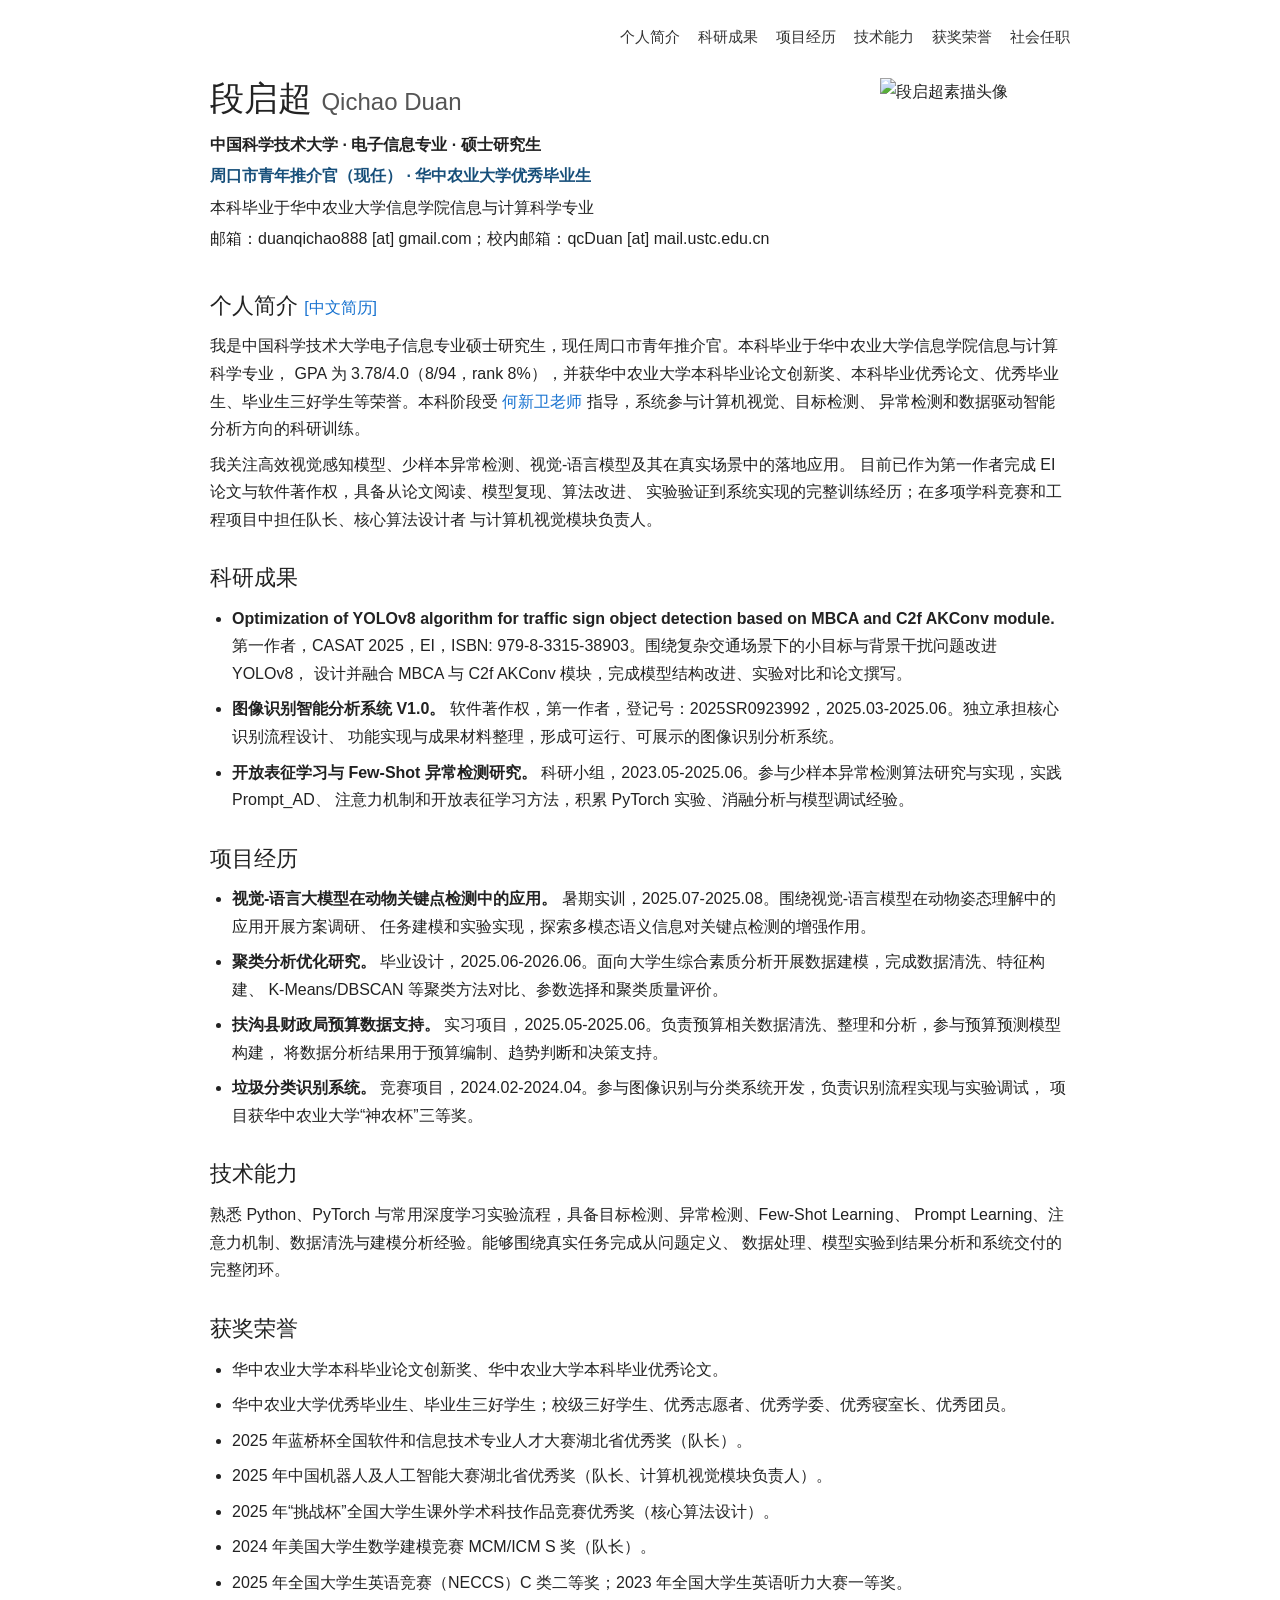
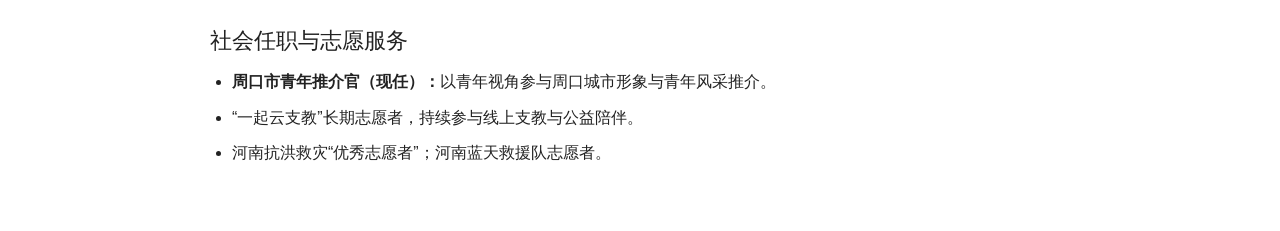
==== index.html @ 6e64c330 "Add Zhoukou youth ambassador role" ====
<!DOCTYPE html>
<html lang="zh-CN">
<head>
  <meta charset="utf-8" />
  <meta name="viewport" content="width=device-width, initial-scale=1" />
  <title>段启超 Qichao Duan | 个人主页 | 中国科学技术大学</title>
  <meta name="description" content="段启超，Qichao Duan，中国科学技术大学电子信息专业硕士研究生，现任周口市青年推介官，研究方向包括计算机视觉、目标检测、异常检测和数据智能分析。" />
  <meta name="robots" content="index, follow" />
  <link rel="canonical" href="https://duanqichao888.github.io/qcduan.github.io/" />
  <meta property="og:type" content="profile" />
  <meta property="og:title" content="段启超 Qichao Duan | 个人主页" />
  <meta property="og:description" content="中国科学技术大学电子信息专业硕士研究生、周口市青年推介官，关注计算机视觉、目标检测、异常检测和数据智能分析。" />
  <meta property="og:url" content="https://duanqichao888.github.io/qcduan.github.io/" />
  <link rel="icon" href="assets/favicon.png" />
  <link rel="stylesheet" href="assets/style.css" />
  <script type="application/ld+json">
  {
    "@context": "https://schema.org",
    "@type": "Person",
    "name": "段启超",
    "alternateName": "Qichao Duan",
    "url": "https://duanqichao888.github.io/qcduan.github.io/",
    "affiliation": {
      "@type": "CollegeOrUniversity",
      "name": "中国科学技术大学"
    },
    "alumniOf": {
      "@type": "CollegeOrUniversity",
      "name": "华中农业大学"
    },
    "hasOccupation": {
      "@type": "Occupation",
      "name": "周口市青年推介官"
    },
    "knowsAbout": [
      "计算机视觉",
      "目标检测",
      "异常检测",
      "数据智能分析"
    ]
  }
  </script>
</head>
<body>
  <nav class="site-nav">
    <a href="#biography">个人简介</a>
    <a href="#research">科研成果</a>
    <a href="#projects">项目经历</a>
    <a href="#skills">技术能力</a>
    <a href="#honors">获奖荣誉</a>
    <a href="#services">社会任职</a>
  </nav>

  <main class="page">
    <header class="intro">
      <div class="intro-text">
        <h1>段启超 <span>Qichao Duan</span></h1>
        <p class="role">中国科学技术大学 · 电子信息专业 · 硕士研究生</p>
        <p class="appointment">周口市青年推介官（现任） · 华中农业大学优秀毕业生</p>
        <p>本科毕业于华中农业大学信息学院信息与计算科学专业</p>
        <p>邮箱：duanqichao888 [at] gmail.com；校内邮箱：qcDuan [at] mail.ustc.edu.cn</p>
      </div>
      <img class="portrait" src="assets/profile.svg" alt="段启超素描头像" />
    </header>

    <section id="biography">
      <h2>个人简介 <a href="assets/Duan_Qichao_CV_2026_08.pdf">[中文简历]</a></h2>
      <p>
        我是中国科学技术大学电子信息专业硕士研究生，现任周口市青年推介官。本科毕业于华中农业大学信息学院信息与计算科学专业，
        GPA 为 3.78/4.0（8/94，rank 8%），并获华中农业大学本科毕业论文创新奖、本科毕业优秀论文、优秀毕业生、毕业生三好学生等荣誉。本科阶段受
        <a href="https://eriche2016.github.io/">何新卫老师</a> 指导，系统参与计算机视觉、目标检测、
        异常检测和数据驱动智能分析方向的科研训练。
      </p>
      <p>
        我关注高效视觉感知模型、少样本异常检测、视觉-语言模型及其在真实场景中的落地应用。
        目前已作为第一作者完成 EI 论文与软件著作权，具备从论文阅读、模型复现、算法改进、
        实验验证到系统实现的完整训练经历；在多项学科竞赛和工程项目中担任队长、核心算法设计者
        与计算机视觉模块负责人。
      </p>
    </section>

    <section id="research">
      <h2>科研成果</h2>
      <ul>
        <li>
          <strong>Optimization of YOLOv8 algorithm for traffic sign object detection based on MBCA and C2f AKConv module.</strong>
          第一作者，CASAT 2025，EI，ISBN: 979-8-3315-38903。围绕复杂交通场景下的小目标与背景干扰问题改进 YOLOv8，
          设计并融合 MBCA 与 C2f AKConv 模块，完成模型结构改进、实验对比和论文撰写。
        </li>
        <li>
          <strong>图像识别智能分析系统 V1.0。</strong>
          软件著作权，第一作者，登记号：2025SR0923992，2025.03-2025.06。独立承担核心识别流程设计、
          功能实现与成果材料整理，形成可运行、可展示的图像识别分析系统。
        </li>
        <li>
          <strong>开放表征学习与 Few-Shot 异常检测研究。</strong>
          科研小组，2023.05-2025.06。参与少样本异常检测算法研究与实现，实践 Prompt_AD、
          注意力机制和开放表征学习方法，积累 PyTorch 实验、消融分析与模型调试经验。
        </li>
      </ul>
    </section>

    <section id="projects">
      <h2>项目经历</h2>
      <ul>
        <li>
          <strong>视觉-语言大模型在动物关键点检测中的应用。</strong>
          暑期实训，2025.07-2025.08。围绕视觉-语言模型在动物姿态理解中的应用开展方案调研、
          任务建模和实验实现，探索多模态语义信息对关键点检测的增强作用。
        </li>
        <li>
          <strong>聚类分析优化研究。</strong>
          毕业设计，2025.06-2026.06。面向大学生综合素质分析开展数据建模，完成数据清洗、特征构建、
          K-Means/DBSCAN 等聚类方法对比、参数选择和聚类质量评价。
        </li>
        <li>
          <strong>扶沟县财政局预算数据支持。</strong>
          实习项目，2025.05-2025.06。负责预算相关数据清洗、整理和分析，参与预算预测模型构建，
          将数据分析结果用于预算编制、趋势判断和决策支持。
        </li>
        <li>
          <strong>垃圾分类识别系统。</strong>
          竞赛项目，2024.02-2024.04。参与图像识别与分类系统开发，负责识别流程实现与实验调试，
          项目获华中农业大学“神农杯”三等奖。
        </li>
      </ul>
    </section>

    <section id="skills">
      <h2>技术能力</h2>
      <p>
        熟悉 Python、PyTorch 与常用深度学习实验流程，具备目标检测、异常检测、Few-Shot Learning、
        Prompt Learning、注意力机制、数据清洗与建模分析经验。能够围绕真实任务完成从问题定义、
        数据处理、模型实验到结果分析和系统交付的完整闭环。
      </p>
    </section>

    <section id="honors">
      <h2>获奖荣誉</h2>
      <ul>
        <li>华中农业大学本科毕业论文创新奖、华中农业大学本科毕业优秀论文。</li>
        <li>华中农业大学优秀毕业生、毕业生三好学生；校级三好学生、优秀志愿者、优秀学委、优秀寝室长、优秀团员。</li>
        <li>2025 年蓝桥杯全国软件和信息技术专业人才大赛湖北省优秀奖（队长）。</li>
        <li>2025 年中国机器人及人工智能大赛湖北省优秀奖（队长、计算机视觉模块负责人）。</li>
        <li>2025 年“挑战杯”全国大学生课外学术科技作品竞赛优秀奖（核心算法设计）。</li>
        <li>2024 年美国大学生数学建模竞赛 MCM/ICM S 奖（队长）。</li>
        <li>2025 年全国大学生英语竞赛（NECCS）C 类二等奖；2023 年全国大学生英语听力大赛一等奖。</li>
      </ul>
    </section>

    <section id="services">
      <h2>社会任职与志愿服务</h2>
      <ul>
        <li><strong>周口市青年推介官（现任）：</strong>以青年视角参与周口城市形象与青年风采推介。</li>
        <li>“一起云支教”长期志愿者，持续参与线上支教与公益陪伴。</li>
        <li>河南抗洪救灾“优秀志愿者”；河南蓝天救援队志愿者。</li>
      </ul>
    </section>
  </main>
</body>
</html>
---- assets/style.css ----
* {
  box-sizing: border-box;
}

body {
  margin: 0;
  color: #222;
  background: #fff;
  font-family: "Noto Sans SC", "Microsoft YaHei", "PingFang SC", "Hiragino Sans GB", "SimSun", Arial, sans-serif;
  font-size: 16px;
  line-height: 1.72;
}

a {
  color: #1772d0;
  text-decoration: none;
}

a:hover {
  text-decoration: underline;
}

.site-nav {
  display: flex;
  flex-wrap: wrap;
  justify-content: flex-end;
  gap: 8px 18px;
  max-width: 900px;
  margin: 0 auto;
  padding: 24px 20px 8px;
}

.site-nav a {
  color: #333;
  font-size: 15px;
}

.page {
  max-width: 900px;
  margin: 0 auto;
  padding: 20px 20px 56px;
}

.intro {
  display: grid;
  grid-template-columns: minmax(0, 1fr) 190px;
  gap: 34px;
  align-items: start;
  margin-bottom: 30px;
}

.intro h1 {
  margin: 0 0 12px;
  font-size: 34px;
  font-weight: 500;
  line-height: 1.2;
}

.intro h1 span {
  color: #555;
  font-size: 24px;
  font-weight: 400;
}

.intro-text,
section {
  min-width: 0;
}

.intro p,
section p,
section li {
  overflow-wrap: anywhere;
}

.intro p {
  margin: 4px 0;
}

.role {
  font-weight: 600;
}

.appointment {
  color: #174f7a;
  font-weight: 600;
}

.portrait {
  width: 190px;
  height: auto;
}

section {
  margin-top: 26px;
}

h2 {
  margin: 0 0 8px;
  font-size: 22px;
  font-weight: 500;
}

h2 a {
  font-size: 16px;
  font-weight: 400;
}

p {
  margin: 8px 0;
}

ul {
  margin: 8px 0 0;
  padding-left: 22px;
}

li {
  margin: 8px 0;
}

strong {
  font-weight: 600;
}

@media (max-width: 680px) {
  .site-nav {
    justify-content: flex-start;
    gap: 8px 14px;
  }

  .site-nav a {
    display: block;
  }

  .intro {
    grid-template-columns: 1fr;
  }

  .portrait {
    width: 170px;
  }
}
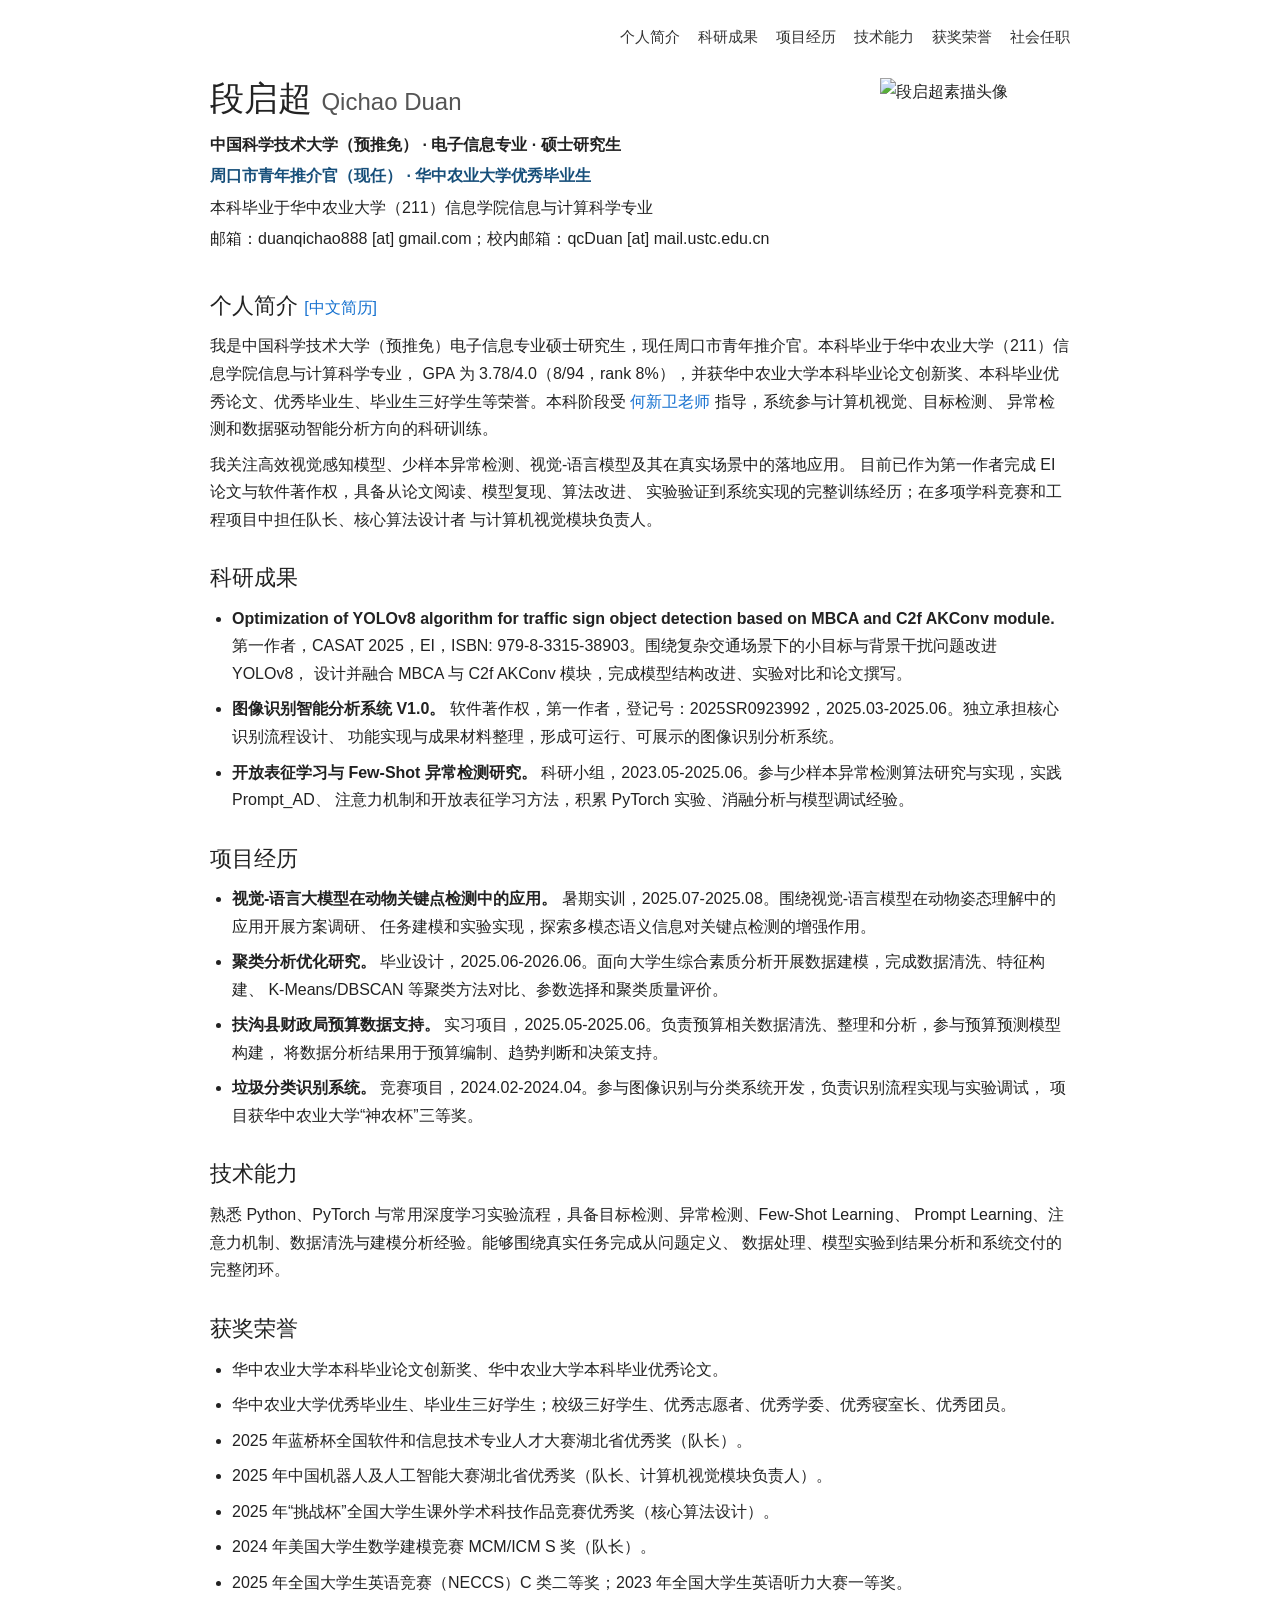
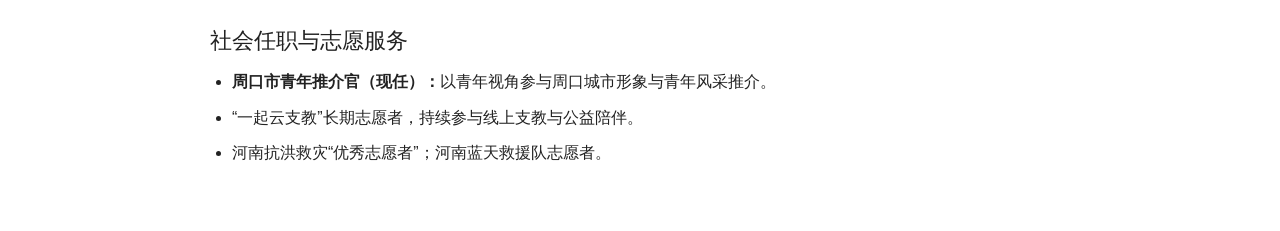
==== commit cb69b97e: "Clarify recommendation admission and 211 background" ====
--- a/index.html
+++ b/index.html
@@ -4,12 +4,12 @@
   <meta charset="utf-8" />
   <meta name="viewport" content="width=device-width, initial-scale=1" />
   <title>段启超 Qichao Duan | 个人主页 | 中国科学技术大学</title>
-  <meta name="description" content="段启超，Qichao Duan，中国科学技术大学电子信息专业硕士研究生，现任周口市青年推介官，研究方向包括计算机视觉、目标检测、异常检测和数据智能分析。" />
+  <meta name="description" content="段启超，Qichao Duan，中国科学技术大学（预推免）电子信息专业硕士研究生，现任周口市青年推介官，本科毕业于华中农业大学（211）。" />
   <meta name="robots" content="index, follow" />
   <link rel="canonical" href="https://duanqichao888.github.io/qcduan.github.io/" />
   <meta property="og:type" content="profile" />
   <meta property="og:title" content="段启超 Qichao Duan | 个人主页" />
-  <meta property="og:description" content="中国科学技术大学电子信息专业硕士研究生、周口市青年推介官，关注计算机视觉、目标检测、异常检测和数据智能分析。" />
+  <meta property="og:description" content="中国科学技术大学（预推免）电子信息专业硕士研究生、周口市青年推介官，本科毕业于华中农业大学（211）。" />
   <meta property="og:url" content="https://duanqichao888.github.io/qcduan.github.io/" />
   <link rel="icon" href="assets/favicon.png" />
   <link rel="stylesheet" href="assets/style.css" />
@@ -55,18 +55,18 @@
     <header class="intro">
       <div class="intro-text">
         <h1>段启超 <span>Qichao Duan</span></h1>
-        <p class="role">中国科学技术大学 · 电子信息专业 · 硕士研究生</p>
+        <p class="role">中国科学技术大学（预推免） · 电子信息专业 · 硕士研究生</p>
         <p class="appointment">周口市青年推介官（现任） · 华中农业大学优秀毕业生</p>
-        <p>本科毕业于华中农业大学信息学院信息与计算科学专业</p>
+        <p>本科毕业于华中农业大学（211）信息学院信息与计算科学专业</p>
         <p>邮箱：duanqichao888 [at] gmail.com；校内邮箱：qcDuan [at] mail.ustc.edu.cn</p>
       </div>
       <img class="portrait" src="assets/profile.svg" alt="段启超素描头像" />
     </header>
 
     <section id="biography">
-      <h2>个人简介 <a href="assets/Duan_Qichao_CV_2026_08.pdf">[中文简历]</a></h2>
+      <h2>个人简介 <a href="assets/Duan_Qichao_CV_2026_08_18.pdf">[中文简历]</a></h2>
       <p>
-        我是中国科学技术大学电子信息专业硕士研究生，现任周口市青年推介官。本科毕业于华中农业大学信息学院信息与计算科学专业，
+        我是中国科学技术大学（预推免）电子信息专业硕士研究生，现任周口市青年推介官。本科毕业于华中农业大学（211）信息学院信息与计算科学专业，
         GPA 为 3.78/4.0（8/94，rank 8%），并获华中农业大学本科毕业论文创新奖、本科毕业优秀论文、优秀毕业生、毕业生三好学生等荣誉。本科阶段受
         <a href="https://eriche2016.github.io/">何新卫老师</a> 指导，系统参与计算机视觉、目标检测、
         异常检测和数据驱动智能分析方向的科研训练。
